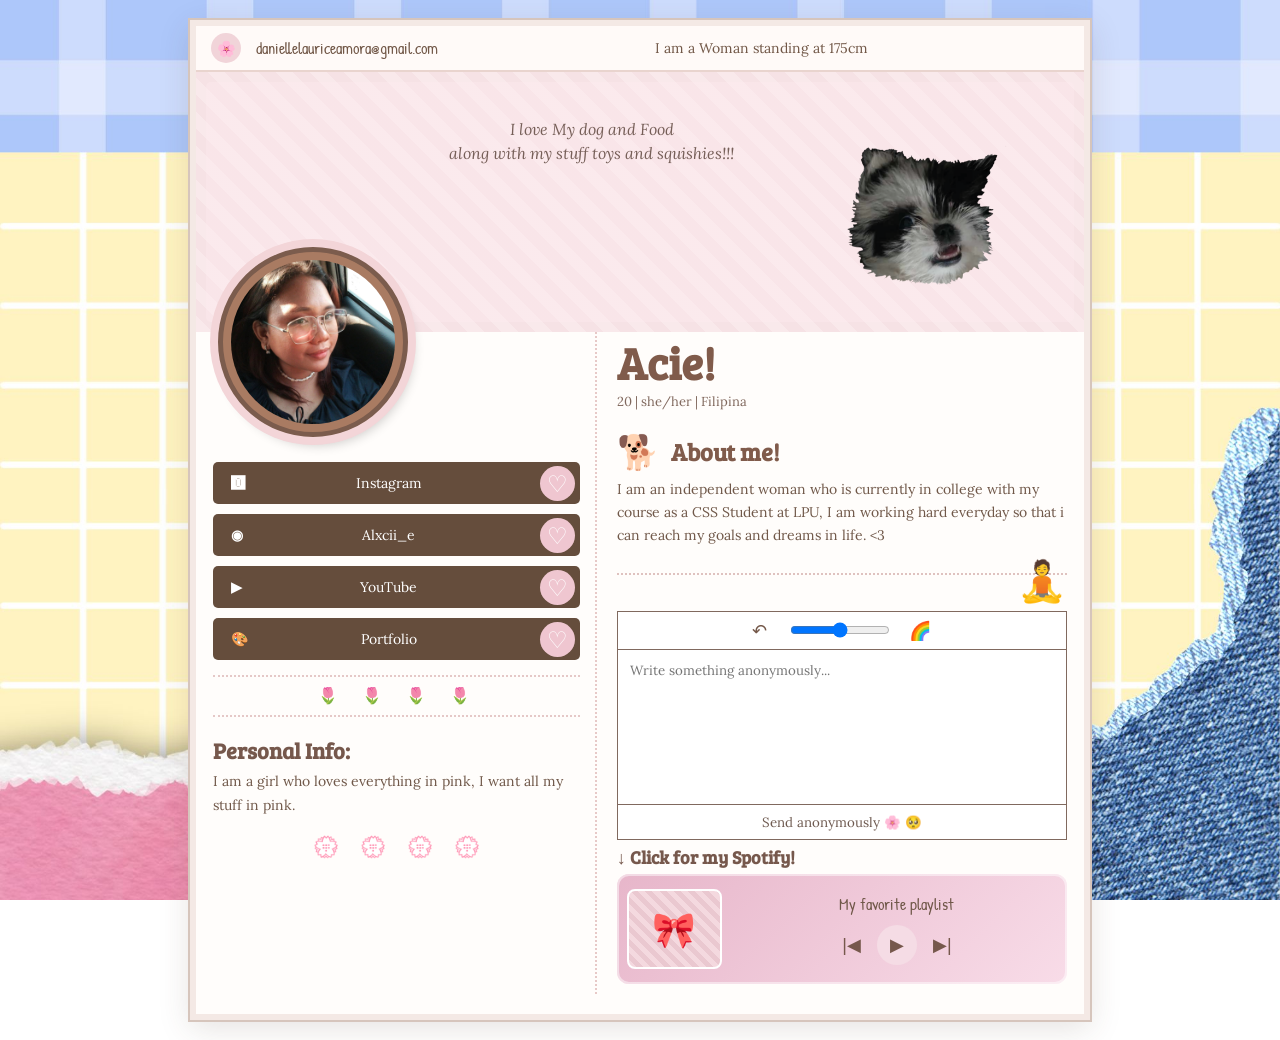
==== index.html @ 81654065 "File Transfered" ====
<!DOCTYPE html>
<html lang="en">

<head>
    <meta charset="UTF-8">
    <meta name="viewport" content="width=device-width, initial-scale=1.0">

    <title>Ace's Blog</title>

    <!-- Google Fonts -->
    <link rel="preconnect" href="https://fonts.googleapis.com">
    <link rel="preconnect" href="https://fonts.gstatic.com" crossorigin>

    <link href="https://fonts.googleapis.com/css2?family=Bree+Serif&family=Lora:wght@400;500;600&family=Patrick+Hand&display=swap" rel="stylesheet">

    <link rel="stylesheet" href="style.css">
</head>

<body>

    <!-- Main Website -->
    <div class="website">

        <!-- ================= TOP MESSAGE ================= -->

        <header class="top-message">

            <div class="top-icon">
                🌸
            </div>

            <div class="top-small">
                daniellelauriceamora@gmail.com
            </div>

            <div class="top-text">
                I am a Woman standing at 175cm
            </div>

        </header>


        <!-- ================= HERO ================= -->

        <section class="hero">

            <div class="hero-background">

                <div class="hero-quote">
                    I love My dog and Food<br>
                    along with my stuff toys and squishies!!!
                </div>

                <div class="deer">
                    <img src="images/deer.png" alt="Deer">
                </div>

            </div>

        </section>


        <!-- ================= MAIN CONTENT ================= -->

        <main class="content">

            <!-- ================= LEFT COLUMN ================= -->

            <aside class="left-column">

                <!-- Profile -->

                <div class="profile">

                    <div class="profile-picture">
                        <img src="images/profile.jpg" alt="Profile picture">
                    </div>

                </div>


                <!-- Social Links -->

                <div class="social-links">

                    <a href="https://www.instagram.com/itsacerwar_?igsh=dWJ0aG45cmlha3lh"
                       target="_blank"
                       class="social-button">

                        <span class="social-icon">🅾</span>
                        <span>Instagram</span>

                        <span class="heart">♡</span>

                    </a>


                    <a href="#"
                        class="social-button"
                        onclick="copyDiscord(event)">

                        <span class="social-icon">◉</span>
                        <span>Alxcii_e</span>

                        <span class="heart">♡</span>

                    </a>


                    <a href="https://www.youtube.com/@ItsAlxciie"
                       target="_blank"
                       class="social-button">

                        <span class="social-icon">▶</span>
                        <span>YouTube</span>

                        <span class="heart">♡</span>

                    </a>


                    <a href="portfolio.html"
                       class="social-button">

                        <span class="social-icon">🎨</span>
                        <span>Portfolio</span>

                        <span class="heart">♡</span>

                    </a>

                </div>


                <!-- Divider -->

                <div class="decorative-line">
                    🌷　🌷　🌷　🌷
                </div>


                <!-- Useless Info -->

                <section class="info-section">

                    <h2>Personal Info:</h2>

                    <p>
                        I am a girl who loves everything in pink,
                        I want all my stuff in pink.
                    </p>

                </section>


                <div class="bows">
                    💮　💮　💮　💮
                </div>

            </aside>


            <!-- ================= RIGHT COLUMN ================= -->

            <section class="right-column">

                <!-- Profile Name -->

                <section class="intro">

                    <h1>Acie!</h1>

                    <p class="details">
                        20 | she/her | Filipina
                    </p>

                </section>


                <!-- About Me -->

                <section class="about">

                    <div class="about-title">

                        <span class="about-icon">
                            🐕
                        </span>

                        <h2>About me!</h2>

                    </div>


                    <p>
                        I am an independent woman
                        who is currently in college 
                        with my course as a CSS Student at LPU,
                        I am working hard everyday
                        so that i can reach my goals and dreams in life.
                        <3
                        
                    </p>

                </section>


                <!-- Decorative character -->

                <div class="small-character">
                    🧘
                </div>


                <!-- Anonymous Message -->

                <section class="message-box">

                    <div class="message-toolbar">

                        <button onclick="undoMessage()">
                            ↶
                        </button>

                        <div class="slider-container">
                            <input
                                type="range"
                                min="0"
                                max="100"
                                value="50"
                                id="sizeSlider"
                            >
                        </div>

                        <button onclick="changeColor()">
                            🌈
                        </button>

                    </div>


                    <textarea
                        id="anonymousMessage"
                        placeholder="Write something anonymously..."
                    ></textarea>


                    <button
                        class="send-button"
                        onclick="sendAnonymousMessage()"
                    >
                        Send anonymously 🌸 🥺
                    </button>

                </section>


                <!-- Spotify -->

                <section class="spotify-section">

                    <h2>
                        ↓ Click for my Spotify!
                    </h2>

                 <a
                    href="https://open.spotify.com/playlist/5HUoUACNeMyxZZZNovsTNI?si=gszg1YKZS86Q-E9QGHbFSA"
                     target="_blank"
                    class="spotify-player"
                 >

                        <div class="album-art">
                            🎀
                        </div>


                        <div class="music-controls">

                            <div class="music-title">
                                My favorite playlist
                            </div>

                            <div class="controls">

                                <button onclick="previousSong(event)">
                                    |◀
                                </button>

                                <button
                                    class="play-button"
                                    id="playButton"
                                >
                                    ▶
                                </button>

                                <button onclick="nextSong(event)">
                                    ▶|
                                </button>

                            </div>

                        </div>

                    </a>

                </section>

            </section>

        </main>

    </div>


    <!-- JavaScript -->
    <script src="script.js"></script>

</body>

</html>
---- style.css ----
/* =========================================
   GENERAL
========================================= */

* {
    box-sizing: border-box;
}

body {
    margin: 0;
    padding: 20px;

    background-image: url("images/background.jpg");
    background-size: cover;
    background-position: center;
    background-attachment: fixed;

    color: #705849;

    font-family: "Lora", Georgia, serif;
}


/* =========================================
   WEBSITE CONTAINER
========================================= */

.website {

    max-width: 900px;

    margin: auto;

    background-color: #fffdfb;

    border: 6px solid #f4e9e5;

    box-shadow:
        0 0 0 2px #d6c5bc,
        0 8px 30px rgba(80, 60, 50, 0.15);

}


/* =========================================
   TOP MESSAGE
========================================= */

.top-message {

    min-height: 45px;

    display: flex;

    align-items: center;

    gap: 15px;

    padding: 7px 15px;

    border-bottom: 2px solid #e9d4ce;

    background-color: #fffaf8;

    font-family: "Patrick Hand", cursive;

    color: #715747;
}


.top-icon {

    width: 30px;
    height: 30px;

    border-radius: 50%;

    background-color: #f1d4d9;

    display: flex;
    justify-content: center;
    align-items: center;

    font-size: 15px;
}


.top-small {
    font-size: 16px;
}


.top-text {

    flex: 1;

    text-align: center;

    font-family: "Lora", serif;

    font-size: 14px;
}


/* =========================================
   HERO
========================================= */

.hero {

    height: 260px;

    padding: 10px;

    background:
        repeating-linear-gradient(
            45deg,
            #f9e9eb,
            #f9e9eb 12px,
            #f6e2e5 12px,
            #f6e2e5 24px
        );

    position: relative;

    overflow: hidden;
}


.hero-background {

    width: 100%;
    height: 100%;

    border-radius: 5px;

    background:
        linear-gradient(
            rgba(255, 235, 240, 0.35),
            rgba(255, 235, 240, 0.35)
        );

    position: relative;
}


.hero-quote {

    position: absolute;

    top: 35px;
    left: 28%;

    text-align: center;

    font-family: "Lora", serif;

    font-style: italic;

    color: #765f58;

    font-size: 16px;

    line-height: 1.5;
}


.deer {
    position: absolute;
    right: 7%;
    bottom: 10px;

    width: 180px;
    height: 180px;
}

.deer img {
    width: 180px;
    height: 180px;

    object-fit: contain;
    display: block;
}


/* =========================================
   MAIN CONTENT
========================================= */

.content {

    display: grid;

    grid-template-columns: 45% 55%;

    padding: 0 12px 20px;
}


/* =========================================
   LEFT COLUMN
========================================= */

.left-column {

    padding: 0 15px 10px 5px;

    border-right: 2px dotted #e7c9c7;
}


/* =========================================
   PROFILE
========================================= */

.profile {

    margin-top: -85px;

    position: relative;

    z-index: 5;
}


.profile-picture {

    width: 190px;
    height: 190px;

    margin-left: 5px;

    border-radius: 50%;

    padding: 8px;

    background-color: #a97b62;

    border: 5px solid #7b5c4d;

    box-shadow:
        0 0 0 8px #f3d5d8,
        5px 8px 12px rgba(0,0,0,0.2);

    overflow: hidden;
}


.profile-picture img {

    width: 100%;
    height: 100%;

    object-fit: cover;

    border-radius: 50%;
}


.profile-picture img[src="images/profile.jpg"] {

    background:
        linear-gradient(
            135deg,
            #6d5147,
            #c29b91
        );
}


/* =========================================
   SOCIAL LINKS
========================================= */

.social-links {

    margin-top: 25px;

    display: flex;

    flex-direction: column;

    gap: 10px;
}


.social-button {

    position: relative;

    display: flex;

    align-items: center;

    justify-content: center;

    min-height: 42px;

    padding: 8px 50px 8px 35px;

    border-radius: 5px;

    text-decoration: none;

    background-color: #654d3c;

    color: white;

    font-family: "Lora", serif;

    font-size: 14px;

    transition: 0.2s;
}


.social-button:hover {

    transform: translateX(5px);

    background-color: #80634f;
}


.social-icon {

    position: absolute;

    left: 18px;

    font-weight: bold;
}


.heart {

    position: absolute;

    right: 5px;

    width: 35px;
    height: 35px;

    border-radius: 50%;

    display: flex;
    justify-content: center;
    align-items: center;

    background-color: #efc6d0;

    color: white;

    font-size: 23px;
}


/* =========================================
   DECORATIVE LINE
========================================= */

.decorative-line {

    margin: 15px 0;

    padding: 8px 0;

    border-top: 2px dotted #e5c8c7;
    border-bottom: 2px dotted #e5c8c7;

    text-align: center;

    color: #a67b6c;

    letter-spacing: 4px;
}


/* =========================================
   INFO
========================================= */

.info-section h2 {

    margin-bottom: 5px;

    font-family: "Bree Serif", serif;

    color: #76584c;

    font-size: 22px;
}


.info-section p {

    margin-top: 0;

    font-size: 14px;

    line-height: 1.7;
}


.bows {

    margin-top: 15px;

    text-align: center;

    font-size: 21px;
}


/* =========================================
   RIGHT COLUMN
========================================= */

.right-column {

    padding: 0 5px 10px 20px;

    position: relative;
}


/* =========================================
   INTRO
========================================= */

.intro {

    margin-top: 0;
}


.intro h1 {

    margin: 0;

    font-family: "Bree Serif", serif;

    font-size: 45px;

    color: #805b4b;
}


.details {

    margin: 0;

    color: #80685d;

    font-size: 13px;
}


/* =========================================
   ABOUT
========================================= */

.about {

    margin-top: 20px;

    padding-bottom: 12px;

    border-bottom: 2px dotted #dfc2bf;
}


.about-title {

    display: flex;

    align-items: center;

    gap: 12px;
}


.about-icon {

    font-size: 34px;
}


.about h2 {

    margin: 0;

    font-family: "Bree Serif", serif;

    font-size: 24px;

    color: #805b4b;
}


.about p {

    margin-top: 5px;

    font-size: 14px;

    line-height: 1.65;
}


/* =========================================
   SMALL CHARACTER
========================================= */

.small-character {

    text-align: right;

    font-size: 40px;

    margin-top: -20px;
}


/* =========================================
   MESSAGE BOX
========================================= */

.message-box {

    margin-top: 5px;

    border: 1px solid #80695e;

    background-color: white;
}


.message-toolbar {

    height: 38px;

    display: flex;

    justify-content: center;

    align-items: center;

    gap: 15px;

    border-bottom: 1px solid #80695e;
}


.message-toolbar button {

    border: none;

    background: transparent;

    cursor: pointer;

    font-size: 18px;

    color: #745849;
}


.slider-container {

    width: 100px;
}


#sizeSlider {

    width: 100%;
}


.message-box textarea {

    width: 100%;

    height: 150px;

    padding: 12px;

    resize: none;

    border: none;

    outline: none;

    font-family: "Lora", serif;

    color: #634f45;
}


.send-button {

    width: 100%;

    height: 35px;

    background-color: white;

    border: none;

    border-top: 1px solid #80695e;

    cursor: pointer;

    color: #6e5a50;

    font-family: "Lora", serif;
}


.send-button:hover {

    background-color: #f7e9e8;
}


/* =========================================
   SPOTIFY
========================================= */

.spotify-player {
    text-decoration: none;
    color: inherit;
}


.spotify-section h2 {

    margin: 5px 0;

    font-family: "Bree Serif", serif;

    font-size: 18px;

    color: #76584c;
}


.spotify-player {

    min-height: 110px;

    display: flex;

    align-items: center;

    gap: 15px;

    padding: 10px;

    border-radius: 12px;

    background:
        linear-gradient(
            135deg,
            #e7b6ca,
            #f8dce8
        );

    box-shadow:
        inset 0 0 0 2px rgba(255,255,255,0.5);

    cursor: pointer;

    transition: transform 0.2s;
}


.spotify-player:hover {

    transform: scale(1.02);
}


.album-art {

    width: 95px;
    height: 80px;

    display: flex;
    justify-content: center;
    align-items: center;

    border-radius: 8px;

    background:
        repeating-linear-gradient(
            45deg,
            #f4d9df,
            #f4d9df 5px,
            #eac8d0 5px,
            #eac8d0 10px
        );

    border: 2px solid white;

    font-size: 35px;
}


.music-controls {

    flex: 1;

    text-align: center;
}


.music-title {

    font-family: "Patrick Hand", cursive;

    margin-bottom: 10px;
}


.controls {

    display: flex;

    justify-content: center;

    align-items: center;

    gap: 10px;
}


.controls button {

    border: none;

    background: transparent;

    cursor: pointer;

    color: #76584c;

    font-size: 18px;
}


.controls .play-button {

    width: 40px;
    height: 40px;

    border-radius: 50%;

    background-color: #f5dce5;
}


/* =========================================
   RESPONSIVE
========================================= */

@media (max-width: 700px) {

    body {
        padding: 5px;
    }


    .content {

        grid-template-columns: 1fr;

    }


    .left-column {

        border-right: none;

        border-bottom: 2px dotted #e7c9c7;

        padding-bottom: 20px;
    }


    .right-column {

        padding-left: 5px;

        padding-top: 20px;
    }


    .profile-picture {

        width: 160px;
        height: 160px;
    }


    .hero {

        height: 220px;
    }


    .top-text {

        font-size: 11px;
    }


    .top-small {

        display: none;
    }

}

/* =========================================
   PORTFOLIO
========================================= */

.portfolio {
    width: 90%;
    max-width: 900px;
    margin: 0 auto;
    text-align: center;
}


/* =========================================
   PORTFOLIO HEADER
========================================= */

.portfolio-header {
    width: 100%;
    text-align: center;
    margin: 30px auto 15px;
}

.portfolio-header h1 {
    font-family: 'Bree Serif', serif;
    font-size: 48px;
    margin: 0;
}

.portfolio-header p {
    margin-top: 5px;
}


/* =========================================
   BACK TO BLOG
========================================= */

.back-link {
    width: 100%;
    display: flex;
    justify-content: center;
    align-items: center;

    margin: 20px 0;
}

.back-link a {
    display: inline-block;

    padding: 8px 20px;

    text-decoration: none;

    color: #6b4f3f;

    background: #f5d6df;

    border: 2px solid #8b6b5a;

    border-radius: 20px;

    font-family: 'Bree Serif', serif;

    transition: transform 0.2s ease;
}

.back-link a:hover {
    transform: scale(1.05);
}


/* =========================================
   DRAWING GALLERY
========================================= */

.drawing-gallery {
    display: grid;

    grid-template-columns: repeat(2, 1fr);

    gap: 15px;

    max-width: 700px;

    margin: 20px auto;
}

.drawing-gallery img {
    width: 100%;

    height: 300px;

    object-fit: contain;

    display: block;
}
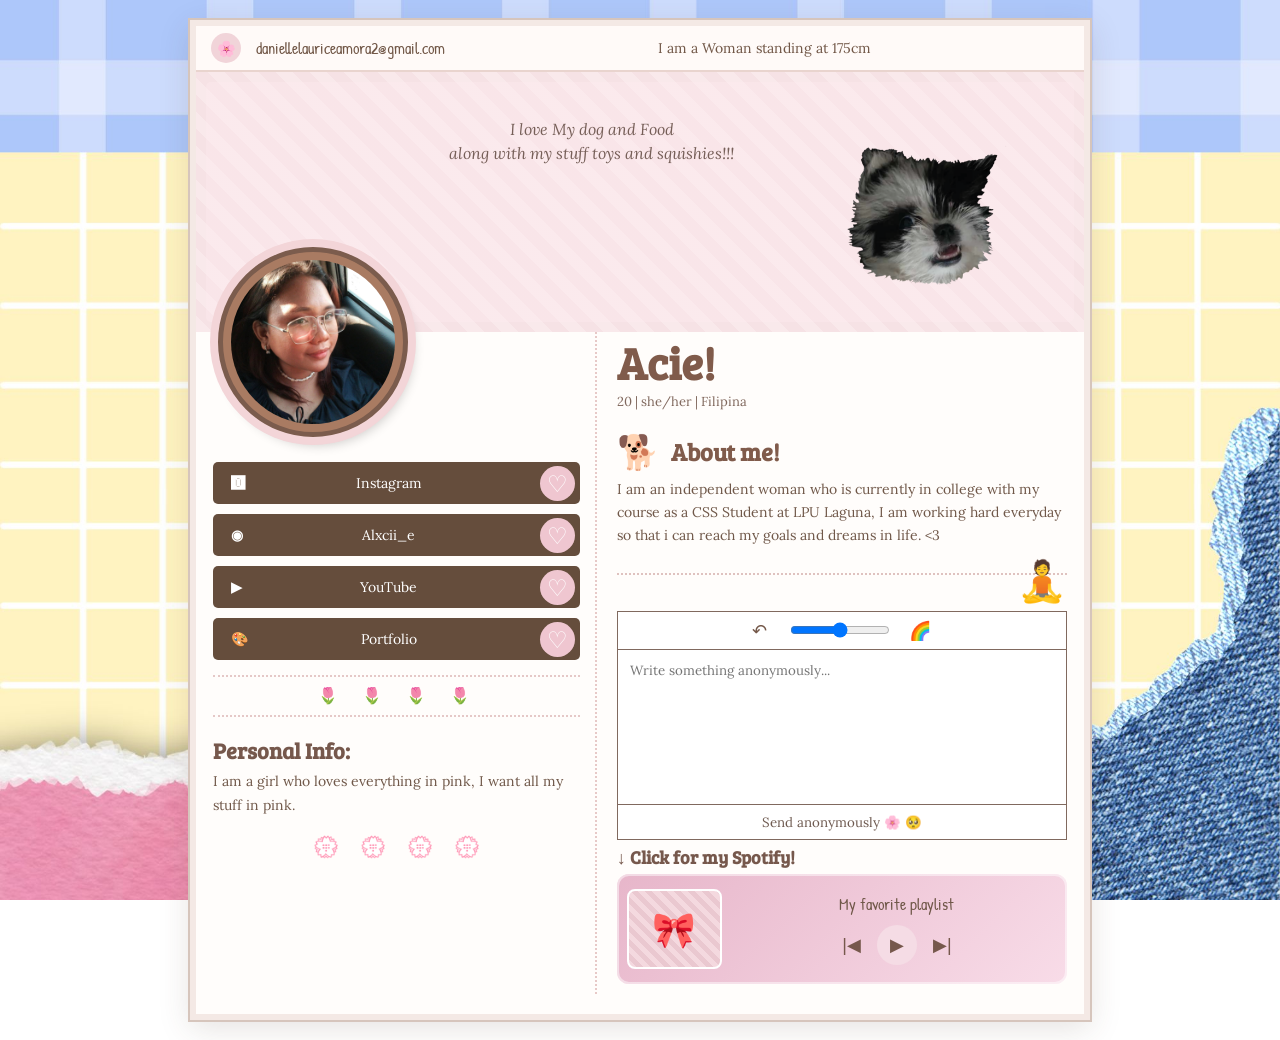
==== commit e93d7ade: "Front Page Edited" ====
--- a/index.html
+++ b/index.html
@@ -30,7 +30,7 @@
             </div>
 
             <div class="top-small">
-                daniellelauriceamora@gmail.com
+                daniellelauriceamora2@gmail.com
             </div>
 
             <div class="top-text">
@@ -195,7 +195,7 @@
                     <p>
                         I am an independent woman
                         who is currently in college 
-                        with my course as a CSS Student at LPU,
+                        with my course as a CSS Student at LPU Laguna,
                         I am working hard everyday
                         so that i can reach my goals and dreams in life.
                         <3
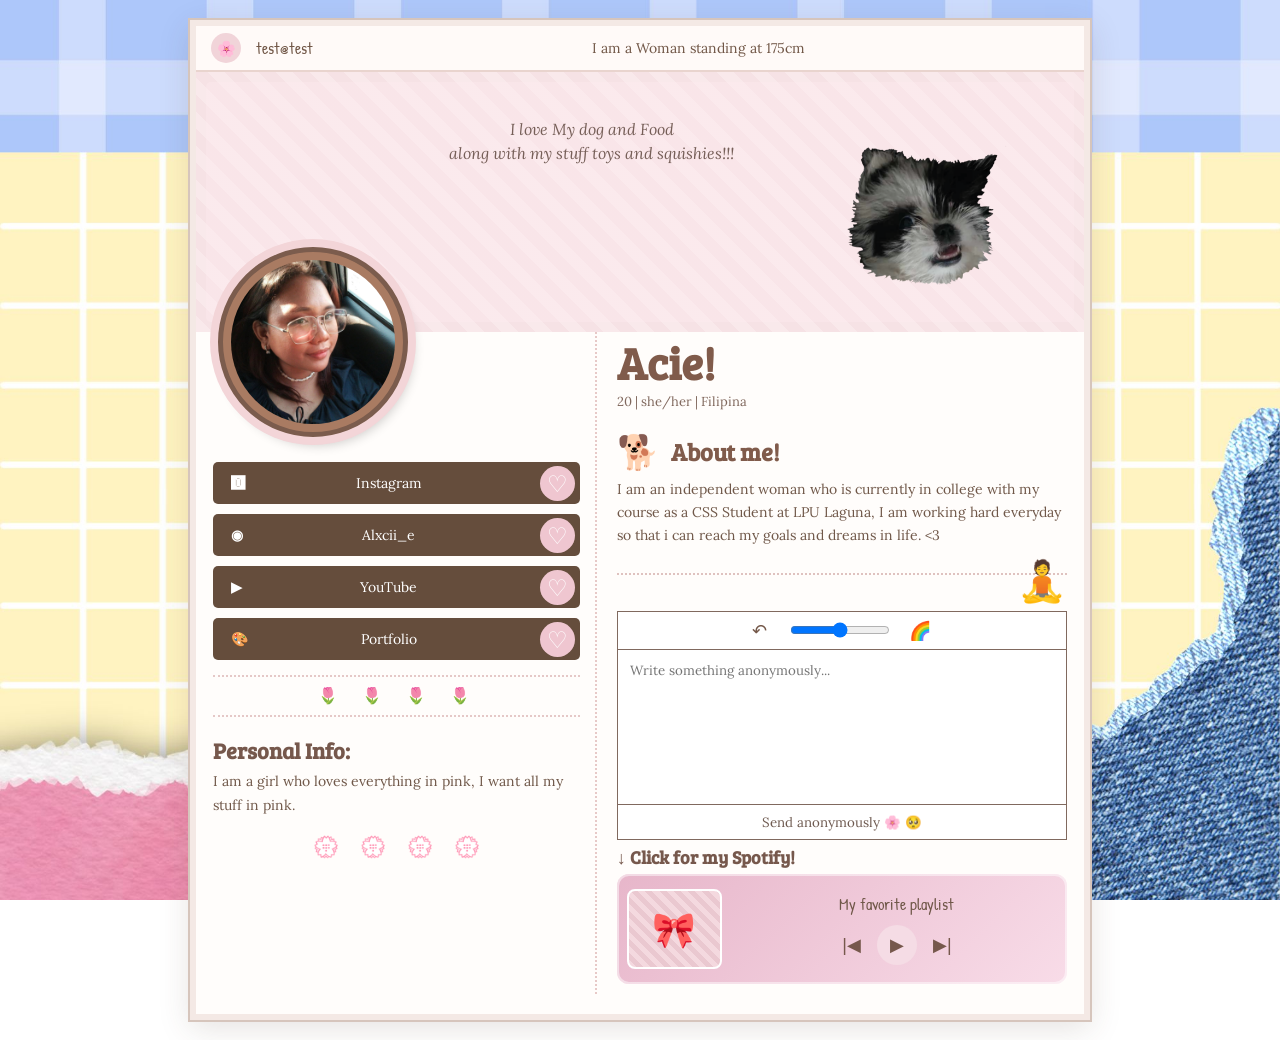
==== commit d9fb6416: "Test Email Update" ====
--- a/index.html
+++ b/index.html
@@ -30,7 +30,8 @@
             </div>
 
             <div class="top-small">
-                daniellelauriceamora2@gmail.com
+                test@test
+                <!--daniellelauriceamora2@gmail.com-->
             </div>
 
             <div class="top-text">
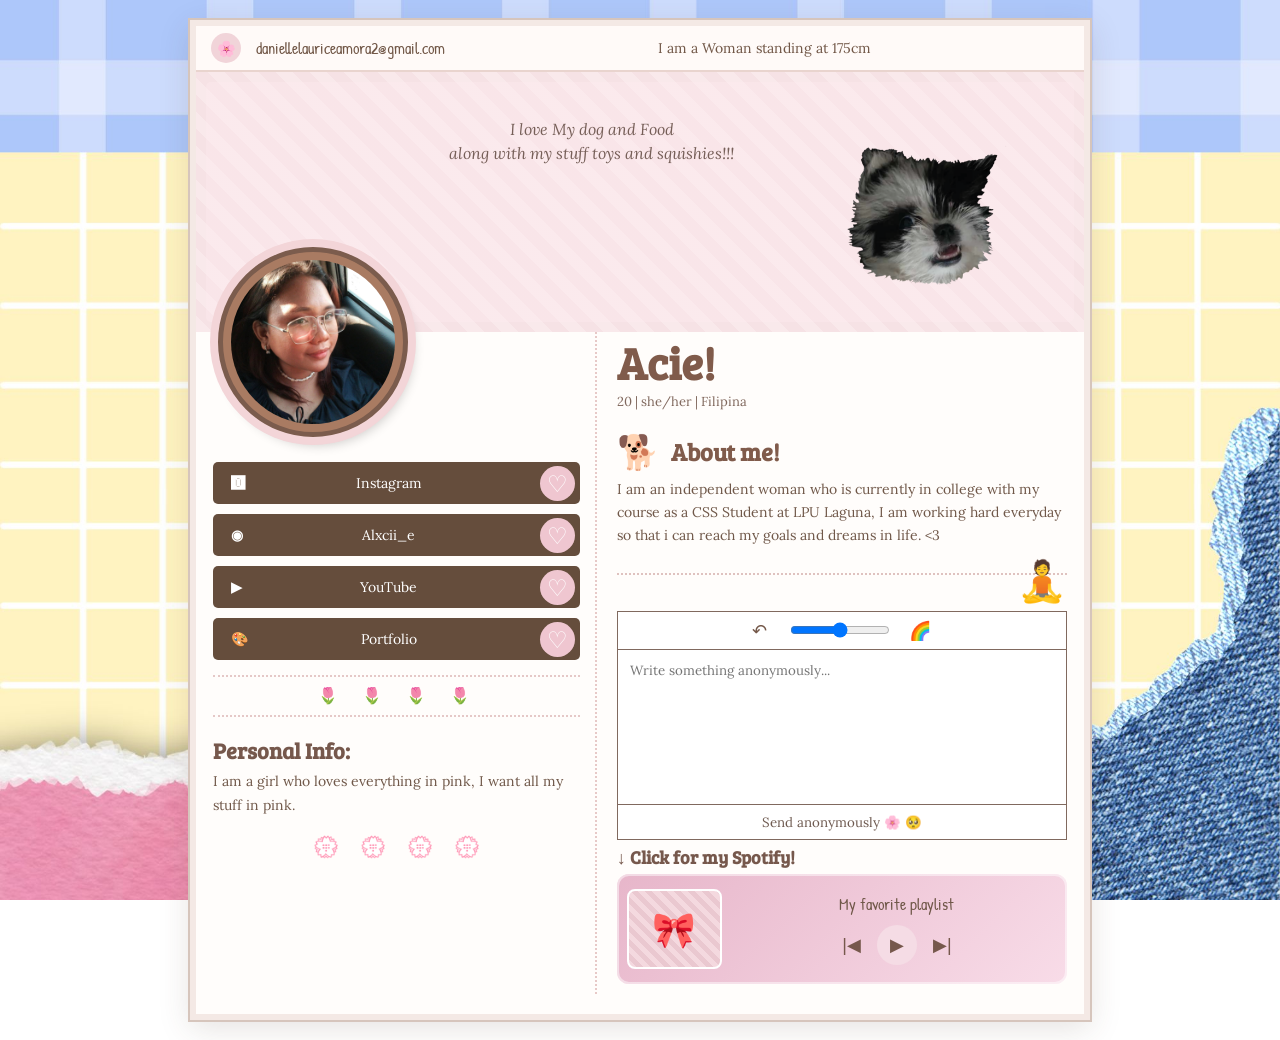
==== commit dcac70f6: "Finished Product v1.0" ====
--- a/index.html
+++ b/index.html
@@ -30,8 +30,7 @@
             </div>
 
             <div class="top-small">
-                test@test
-                <!--daniellelauriceamora2@gmail.com-->
+                daniellelauriceamora2@gmail.com
             </div>
 
             <div class="top-text">
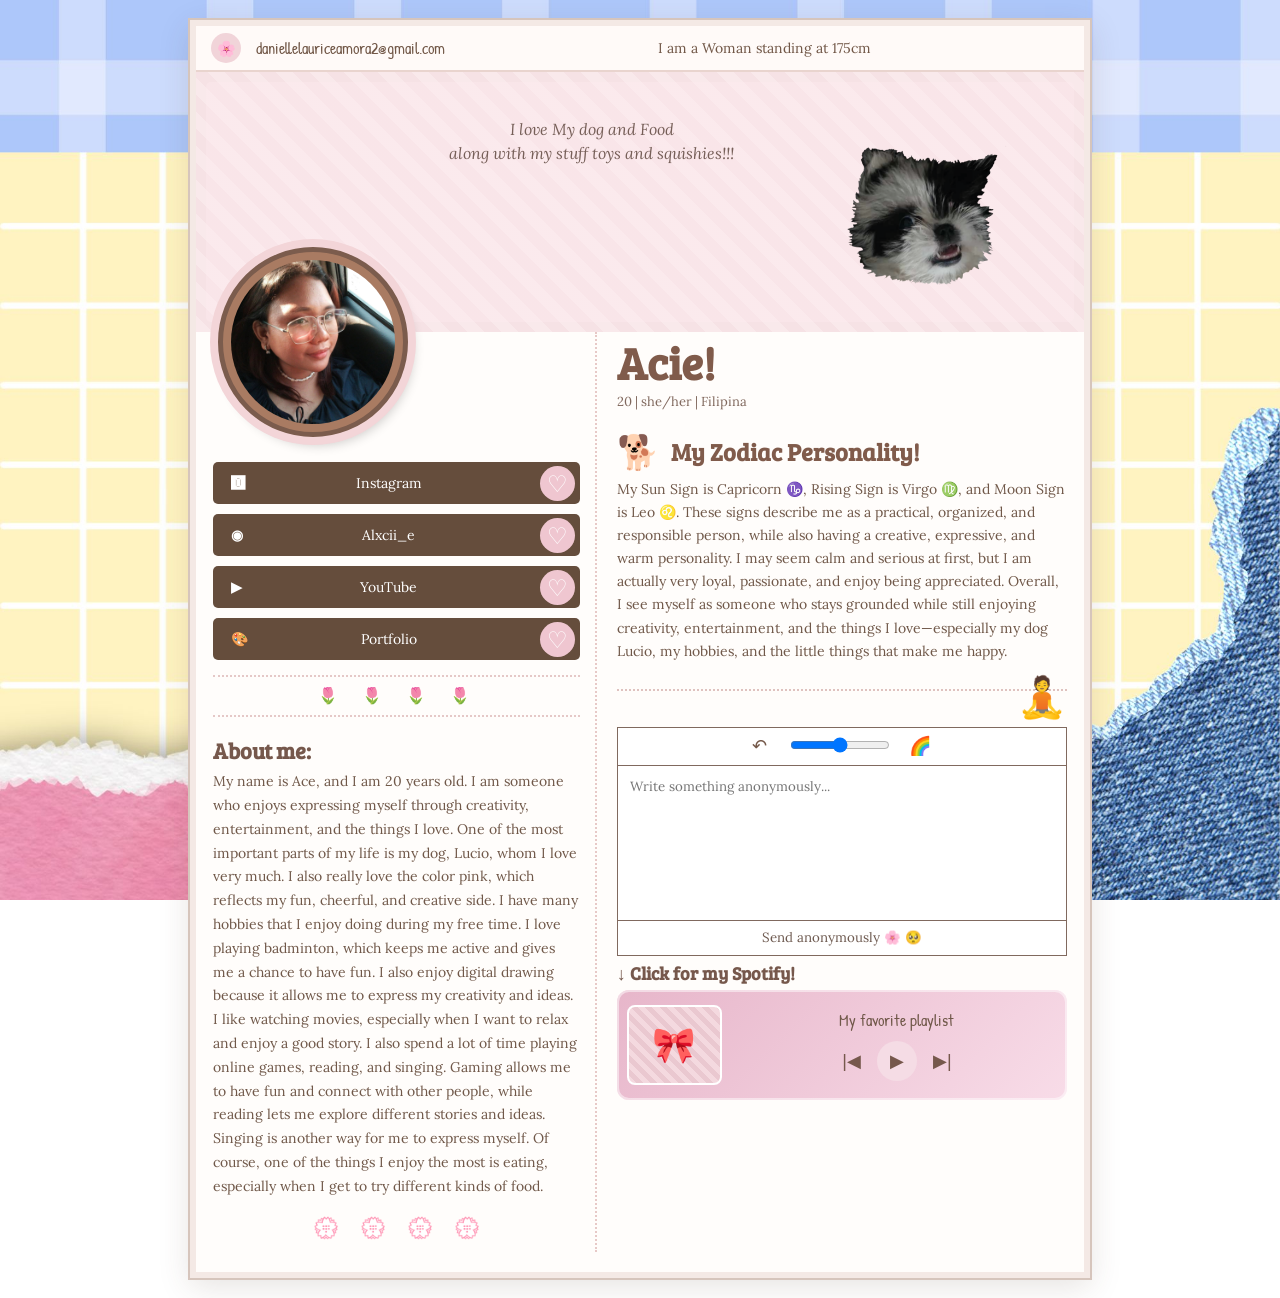
==== commit 52aafde2: "Modified About me and Personal Info" ====
--- a/index.html
+++ b/index.html
@@ -143,11 +143,23 @@
 
                 <section class="info-section">
 
-                    <h2>Personal Info:</h2>
+                    <h2>About me:</h2>
 
                     <p>
-                        I am a girl who loves everything in pink,
-                        I want all my stuff in pink.
+                        My name is Ace, and I am 20 years old. 
+                        I am someone who enjoys expressing myself through creativity, entertainment, and the things I love. 
+                        One of the most important parts of my life is my dog, Lucio, whom I love very much. 
+                        I also really love the color pink, which reflects my fun, cheerful, and creative side. 
+                        I have many hobbies that I enjoy doing during my free time. 
+                        I love playing badminton, which keeps me active and gives me a chance to have fun. 
+                        I also enjoy digital drawing because it allows me to express my creativity and ideas. 
+                        I like watching movies, especially when I want to relax and enjoy a good story.
+                        I also spend a lot of time playing online games, reading, and singing. 
+                        Gaming allows me to have fun and connect with other people, 
+                        while reading lets me explore different stories and ideas. 
+                        Singing is another way for me to express myself. 
+                        Of course, one of the things I enjoy the most is eating, 
+                        especially when I get to try different kinds of food.
                     </p>
 
                 </section>
@@ -187,18 +199,20 @@
                             🐕
                         </span>
 
-                        <h2>About me!</h2>
+                        <h2>My Zodiac Personality!</h2>
 
                     </div>
 
 
                     <p>
-                        I am an independent woman
-                        who is currently in college 
-                        with my course as a CSS Student at LPU Laguna,
-                        I am working hard everyday
-                        so that i can reach my goals and dreams in life.
-                        <3
+                        My Sun Sign is Capricorn ♑, Rising Sign is Virgo ♍, and Moon Sign is Leo ♌. 
+                        These signs describe me as a practical, organized, and responsible person, 
+                        while also having a creative, expressive, and warm personality. 
+                        I may seem calm and serious at first, but I am actually very loyal, 
+                        passionate, and enjoy being appreciated. 
+                        Overall, I see myself as someone who stays grounded while still enjoying creativity, 
+                        entertainment, and the things I love—especially my dog Lucio, my hobbies, 
+                        and the little things that make me happy.
                         
                     </p>
 
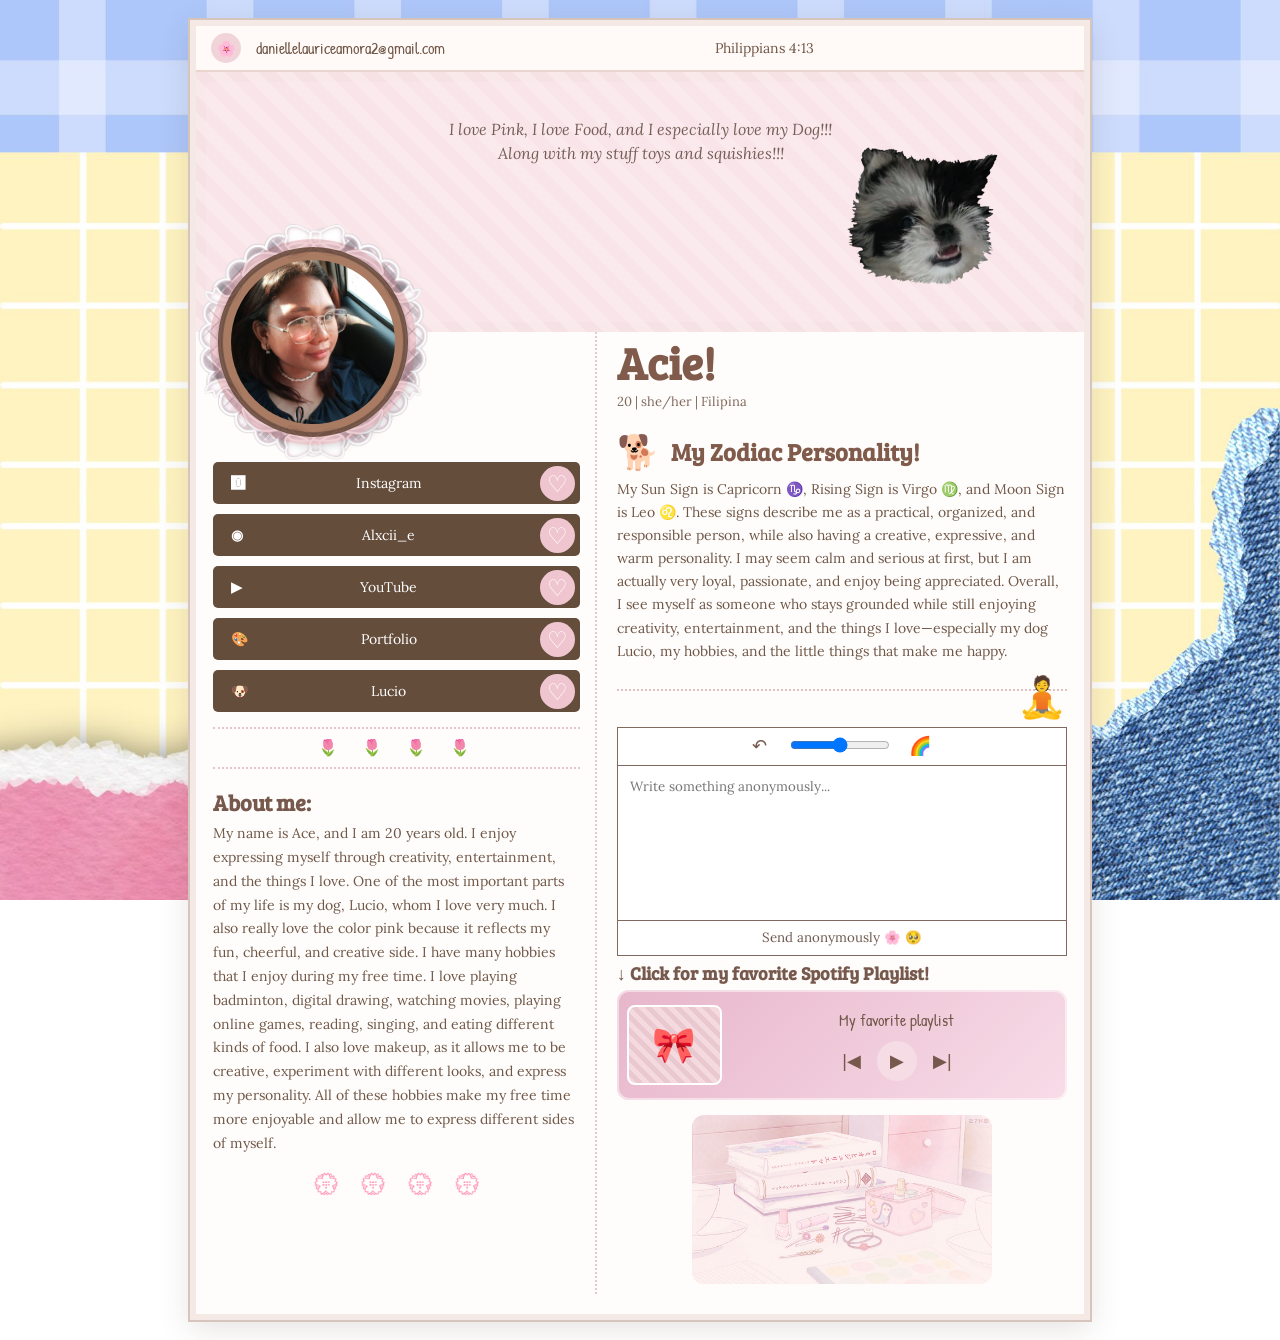
==== commit c30a80d7: "Lucio Tab" ====
--- a/index.html
+++ b/index.html
@@ -34,7 +34,7 @@
             </div>
 
             <div class="top-text">
-                I am a Woman standing at 175cm
+                Philippians 4:13
             </div>
 
         </header>
@@ -47,8 +47,8 @@
             <div class="hero-background">
 
                 <div class="hero-quote">
-                    I love My dog and Food<br>
-                    along with my stuff toys and squishies!!!
+                    I love Pink, I love Food, and I especially love my Dog!!!<br>
+                    Along with my stuff toys and squishies!!!
                 </div>
 
                 <div class="deer">
@@ -129,6 +129,16 @@
 
                     </a>
 
+                    <a href="lucio.html"
+                       class="social-button">
+
+                        <span class="social-icon">🐶</span>
+                        <span>Lucio</span>
+
+                        <span class="heart">♡</span>
+
+                    </a>
+
                 </div>
 
 
@@ -147,19 +157,15 @@
 
                     <p>
                         My name is Ace, and I am 20 years old. 
-                        I am someone who enjoys expressing myself through creativity, entertainment, and the things I love. 
+                        I enjoy expressing myself through creativity, entertainment, and the things I love. 
                         One of the most important parts of my life is my dog, Lucio, whom I love very much. 
-                        I also really love the color pink, which reflects my fun, cheerful, and creative side. 
-                        I have many hobbies that I enjoy doing during my free time. 
-                        I love playing badminton, which keeps me active and gives me a chance to have fun. 
-                        I also enjoy digital drawing because it allows me to express my creativity and ideas. 
-                        I like watching movies, especially when I want to relax and enjoy a good story.
-                        I also spend a lot of time playing online games, reading, and singing. 
-                        Gaming allows me to have fun and connect with other people, 
-                        while reading lets me explore different stories and ideas. 
-                        Singing is another way for me to express myself. 
-                        Of course, one of the things I enjoy the most is eating, 
-                        especially when I get to try different kinds of food.
+                        I also really love the color pink because it reflects my fun, cheerful, and creative side.
+                        I have many hobbies that I enjoy during my free time. 
+                        I love playing badminton, digital drawing, watching movies, playing online games, 
+                        reading, singing, and eating different kinds of food. 
+                        I also love makeup, as it allows me to be creative, 
+                        experiment with different looks, and express my personality. 
+                        All of these hobbies make my free time more enjoyable and allow me to express different sides of myself.
                     </p>
 
                 </section>
@@ -274,7 +280,7 @@
                 <section class="spotify-section">
 
                     <h2>
-                        ↓ Click for my Spotify!
+                        ↓ Click for my favorite Spotify Playlist!
                     </h2>
 
                  <a
@@ -319,6 +325,12 @@
 
                 </section>
 
+                <!-- GIF -->
+
+                <div class="gif-container">
+                    <img src="images/your-gif.gif" alt="Animated GIF">
+                </div>
+
             </section>
 
         </main>
--- a/style.css
+++ b/style.css
@@ -224,12 +224,13 @@
 
 
 .profile-picture {
-
     width: 190px;
     height: 190px;
 
     margin-left: 5px;
 
+    position: relative;
+
     border-radius: 50%;
 
     padding: 8px;
@@ -240,9 +241,11 @@
 
     box-shadow:
         0 0 0 8px #f3d5d8,
-        5px 8px 12px rgba(0,0,0,0.2);
-
-    overflow: hidden;
+        5px 8px 12px rgba(0, 0, 0, 0.2);
+
+    overflow: visible;
+
+    z-index: 1;
 }
 
 
@@ -256,6 +259,40 @@
     border-radius: 50%;
 }
 
+.profile-picture::before {
+    content: "";
+
+    position: absolute;
+
+    top: -30px;
+    left: -30px;
+
+    width: calc(100% + 60px);
+    height: calc(100% + 60px);
+
+    background-image: url("images/profile-border.png");
+    background-size: contain;
+    background-position: center;
+    background-repeat: no-repeat;
+
+    pointer-events: none;
+
+    z-index: 3;
+
+    mix-blend-mode: multiply;
+
+    animation: rotateProfileBorder 12s linear infinite;
+}
+
+@keyframes rotateProfileBorder {
+    from {
+        transform: rotate(0deg);
+    }
+
+    to {
+        transform: rotate(360deg);
+    }
+}
 
 .profile-picture img[src="images/profile.jpg"] {
 
@@ -918,4 +955,118 @@
     object-fit: contain;
 
     display: block;
+}
+
+/* =========================================
+   LUCIO
+========================================= */
+
+.lucio {
+    width: 90%;
+    max-width: 900px;
+    margin: 0 auto;
+    text-align: center;
+}
+
+
+/* =========================================
+   LUCIO HEADER
+========================================= */
+
+.lucio-header {
+    width: 100%;
+    text-align: center;
+    margin: 30px auto 15px;
+}
+
+.lucio-header h1 {
+    font-family: 'Bree Serif', serif;
+    font-size: 48px;
+    margin: 0;
+}
+
+.lucio-header p {
+    margin-top: 5px;
+}
+
+
+/* =========================================
+   BACK TO BLOG
+========================================= */
+
+.back-link {
+    width: 100%;
+    display: flex;
+    justify-content: center;
+    align-items: center;
+
+    margin: 20px 0;
+}
+
+.back-link a {
+    display: inline-block;
+
+    padding: 8px 20px;
+
+    text-decoration: none;
+
+    color: #6b4f3f;
+
+    background: #f5d6df;
+
+    border: 2px solid #8b6b5a;
+
+    border-radius: 20px;
+
+    font-family: 'Bree Serif', serif;
+
+    transition: transform 0.2s ease;
+}
+
+.back-link a:hover {
+    transform: scale(1.05);
+}
+
+
+/* =========================================
+   LUCIO GALLERY
+========================================= */
+
+.lucio-gallery {
+    display: grid;
+
+    grid-template-columns: repeat(2, 1fr);
+
+    gap: 15px;
+
+    max-width: 700px;
+
+    margin: 20px auto;
+}
+
+.lucio-gallery img {
+    width: 100%;
+
+    height: 300px;
+
+    object-fit: contain;
+
+    display: block;
+}
+
+.gif-container {
+    margin-top: 15px;
+    text-align: center;
+}
+
+/* =========================================
+   GIF
+========================================= */
+.gif-container img {
+    width: 100%;
+    max-width: 300px;
+    height: auto;
+    border-radius: 12px;
+    display: block;
+    margin: 0 auto;
 }
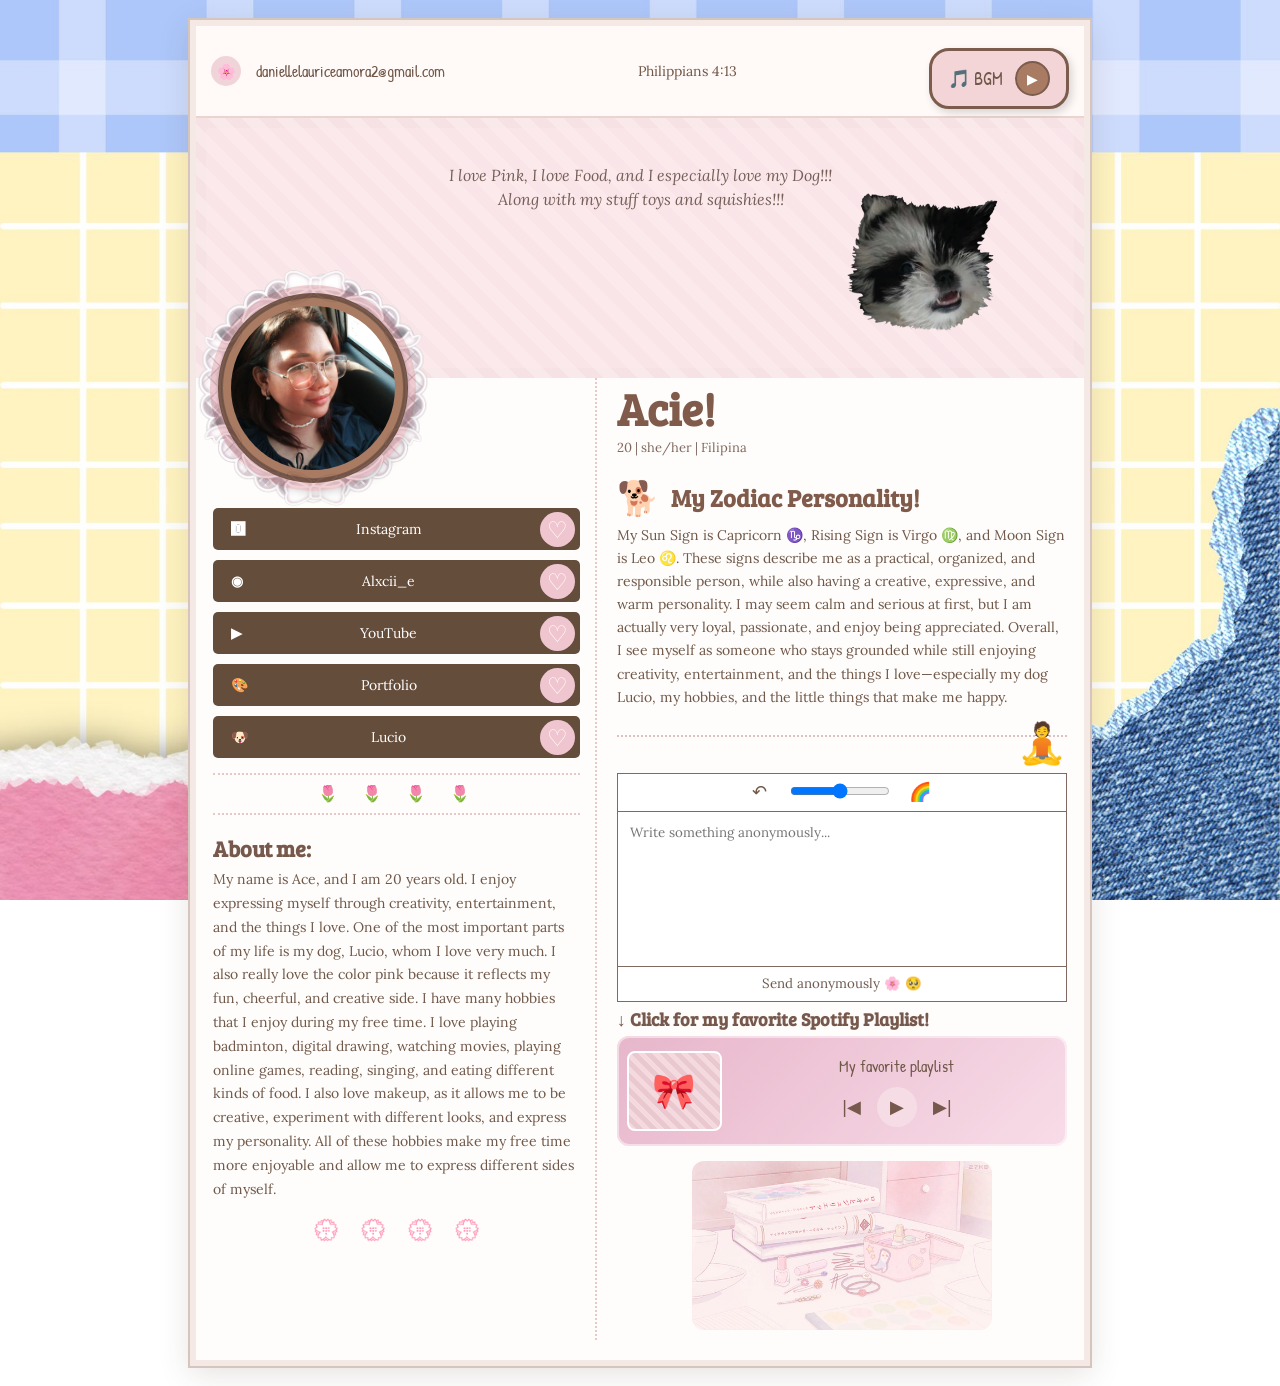
==== commit e26538bf: "BGM Added" ====
--- a/index.html
+++ b/index.html
@@ -18,6 +18,11 @@
 
 <body>
 
+        <!-- BGM Loop -->
+        <audio id="bgm" loop>
+            <source src="audio/bgm.mp3" type="audio/mpeg">
+        </audio>
+
     <!-- Main Website -->
     <div class="website">
 
@@ -36,6 +41,19 @@
             <div class="top-text">
                 Philippians 4:13
             </div>
+
+
+                <!-- BGM -->
+
+                <div class="bgm-player">
+
+                    <span class="bgm-label">🎵 BGM</span>
+
+                        <button id="bgmButton" onclick="toggleBGM(event)">
+        ▶
+                    </button>
+
+                </div>
 
         </header>
 
@@ -343,4 +361,4 @@
 
 </body>
 
-</html>+</html>
--- a/style.css
+++ b/style.css
@@ -1069,4 +1069,55 @@
     border-radius: 12px;
     display: block;
     margin: 0 auto;
+}
+
+/* =========================================
+   BGM
+========================================= */
+.bgm-player {
+    display: flex;
+    justify-content: center;
+    align-items: center;
+
+    gap: 12px;
+
+    margin-top: 15px;
+    padding: 10px 16px;
+
+    width: fit-content;
+    margin-left: auto;
+    margin-right: auto;
+
+    background: #f3d5d8;
+    border: 3px solid #7b5c4d;
+    border-radius: 20px;
+
+    box-shadow: 3px 4px 8px rgba(0, 0, 0, 0.15);
+}
+
+.bgm-label {
+    font-family: "Patrick Hand", cursive;
+    font-size: 18px;
+    color: #705849;
+}
+
+#bgmButton {
+    width: 35px;
+    height: 35px;
+
+    border: 2px solid #7b5c4d;
+    border-radius: 50%;
+
+    background: #a97b62;
+    color: white;
+
+    font-size: 14px;
+
+    cursor: pointer;
+
+    transition: transform 0.2s ease;
+}
+
+#bgmButton:hover {
+    transform: scale(1.1);
 }
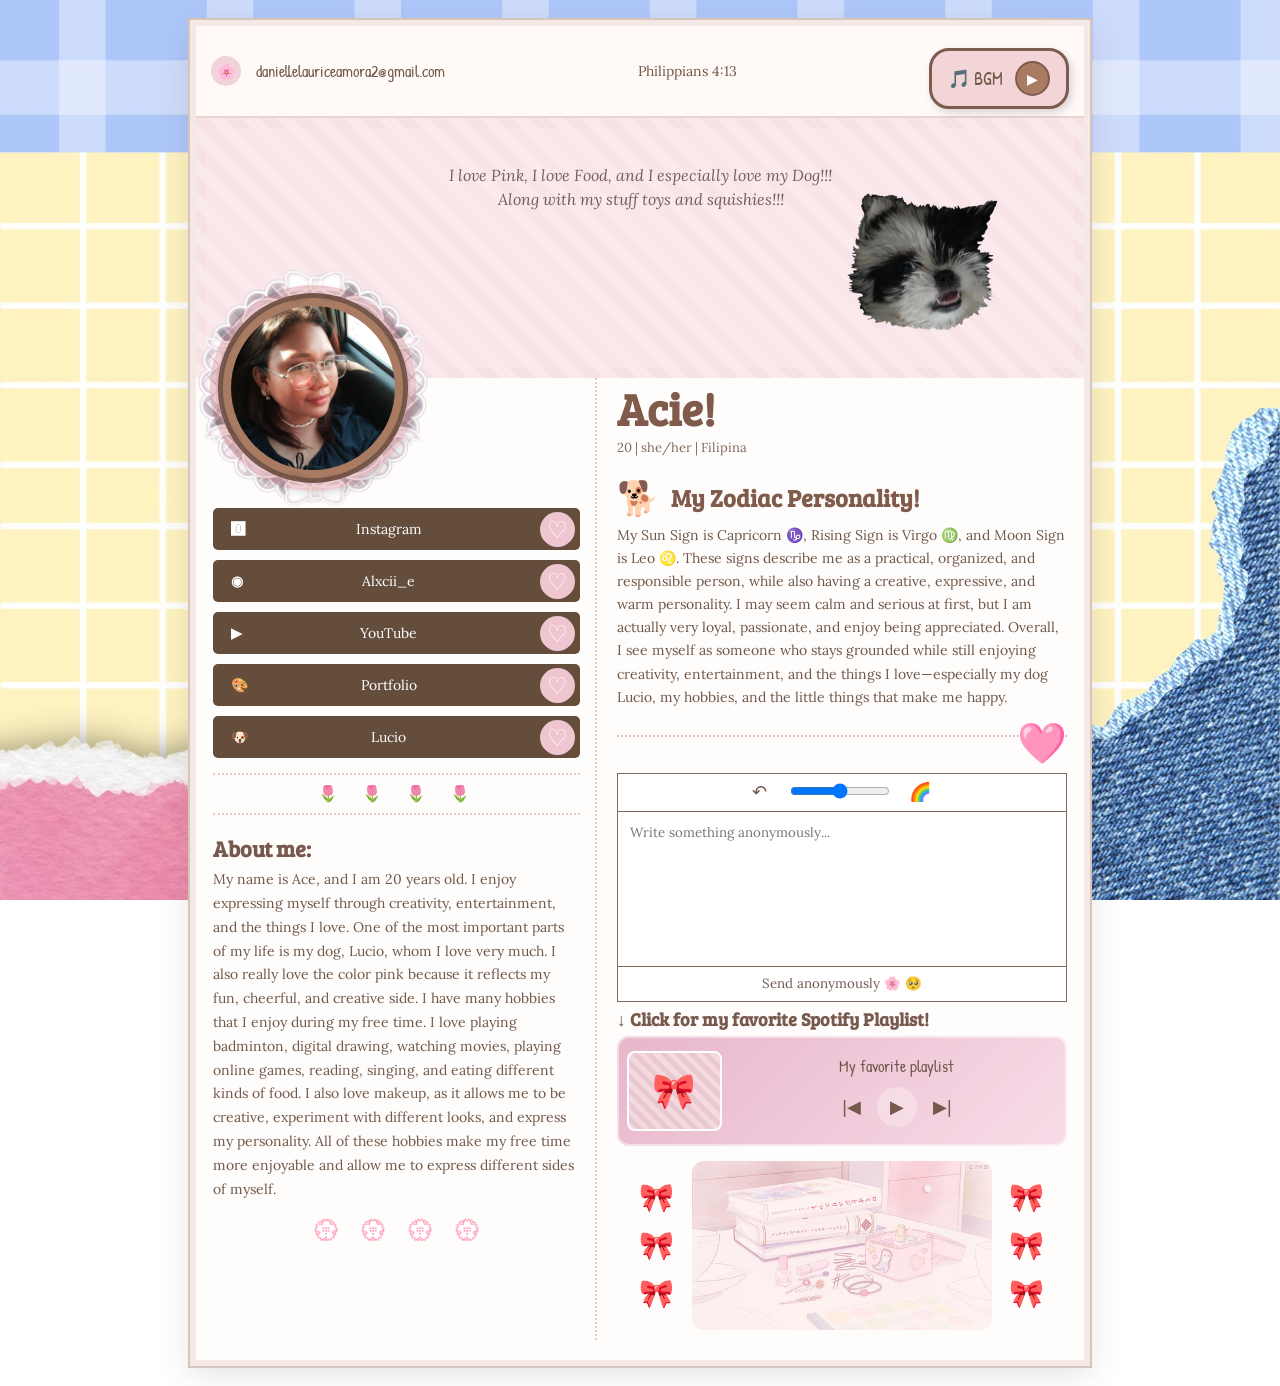
==== commit 123ab6fa: "RIBBOOOONGS" ====
--- a/index.html
+++ b/index.html
@@ -246,7 +246,7 @@
                 <!-- Decorative character -->
 
                 <div class="small-character">
-                    🧘
+                    🩷
                 </div>
 
 
@@ -346,8 +346,22 @@
                 <!-- GIF -->
 
                 <div class="gif-container">
-                    <img src="images/your-gif.gif" alt="Animated GIF">
-                </div>
+
+    <div class="gif-ribbons left-ribbons">
+        <span>🎀</span>
+        <span>🎀</span>
+        <span>🎀</span>
+    </div>
+
+    <img src="images/your-gif.gif" alt="Animated GIF">
+
+    <div class="gif-ribbons right-ribbons">
+        <span>🎀</span>
+        <span>🎀</span>
+        <span>🎀</span>
+    </div>
+
+</div>
 
             </section>
 
--- a/style.css
+++ b/style.css
@@ -1060,15 +1060,90 @@
 }
 
 /* =========================================
-   GIF
-========================================= */
+GIF + RIBBONS
+========================================= */
+
+.gif-container {
+    position: relative;
+
+    margin-top: 15px;
+
+    display: flex;
+    justify-content: center;
+    align-items: center;
+
+    min-height: 150px;
+}
+
 .gif-container img {
     width: 100%;
     max-width: 300px;
     height: auto;
+
     border-radius: 12px;
+
     display: block;
-    margin: 0 auto;
+}
+
+/* Ribbon containers */
+
+.gif-ribbons {
+    position: absolute;
+
+    top: 50%;
+
+    display: flex;
+    flex-direction: column;
+
+    gap: 12px;
+
+    transform: translateY(-50%);
+
+    z-index: 2;
+}
+
+/* Left side */
+
+.left-ribbons {
+    left: 5%;
+}
+
+/* Right side */
+
+.right-ribbons {
+    right: 5%;
+}
+
+/* Individual ribbons */
+
+.gif-ribbons span {
+    font-size: 28px;
+
+    display: block;
+
+    animation: ribbonFloat 2s ease-in-out infinite;
+}
+
+/* Make each ribbon move slightly differently */
+
+.gif-ribbons span:nth-child(2) {
+    animation-delay: 0.3s;
+}
+
+.gif-ribbons span:nth-child(3) {
+    animation-delay: 0.6s;
+}
+
+@keyframes ribbonFloat {
+
+    0%, 100% {
+        transform: translateY(0);
+    }
+
+    50% {
+        transform: translateY(-4px);
+    }
+
 }
 
 /* =========================================
